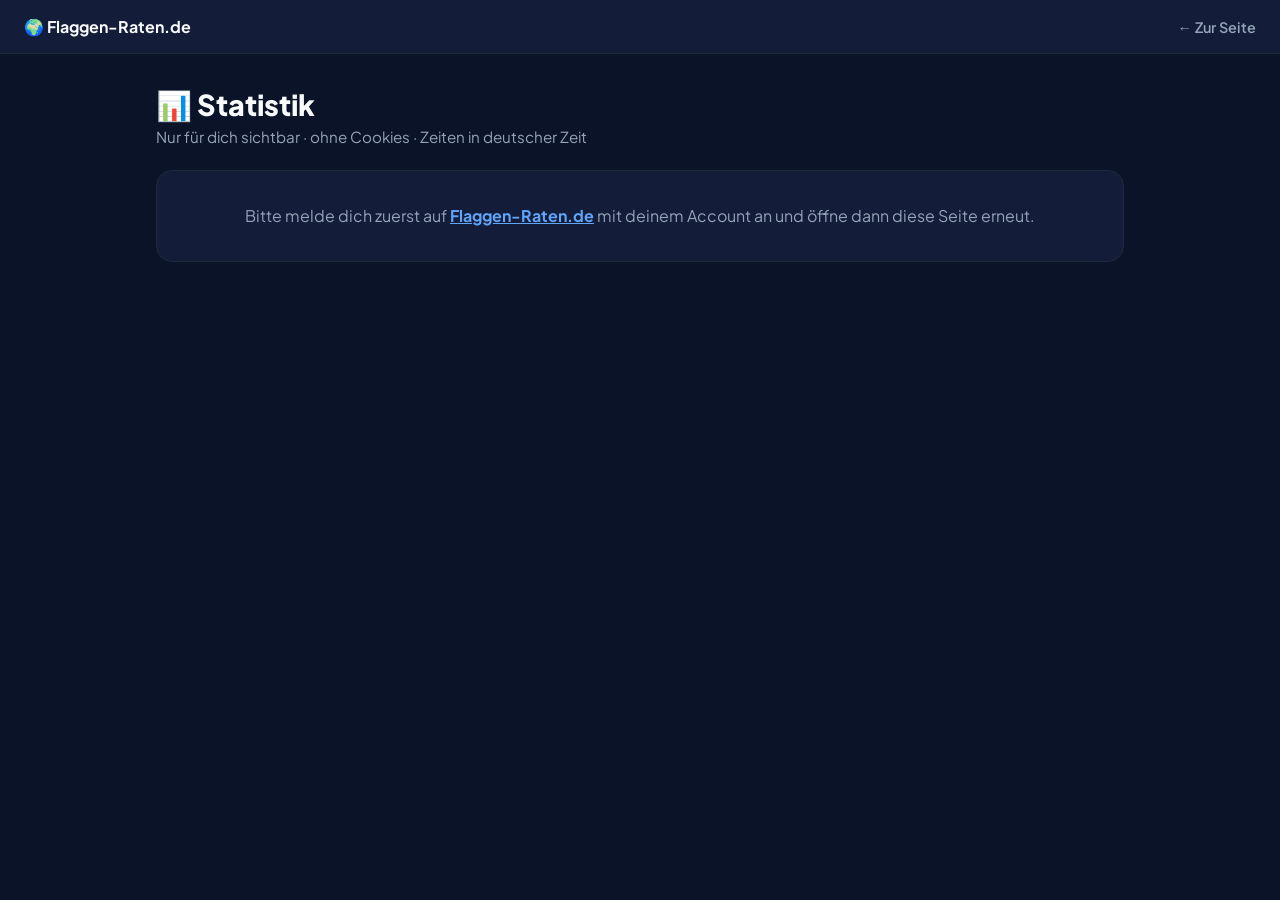
==== statistik.html @ 3800d230 "Add files via upload" ====
<!DOCTYPE html>
<html lang="de">
<head>
    <meta charset="UTF-8">
    <meta name="viewport" content="width=device-width, initial-scale=1.0">
    <title>Statistik – Flaggen-Raten.de</title>
    <meta name="robots" content="noindex, nofollow">
    <link rel="icon" href="/favicon.svg" type="image/svg+xml">
    <script>
        (function () {
            try {
                var s = JSON.parse(localStorage.getItem('flaggen_settings') || '{}');
                var t = s.theme || 'dark';
                if (t === 'auto') t = window.matchMedia('(prefers-color-scheme: light)').matches ? 'light' : 'dark';
                document.documentElement.setAttribute('data-theme', t);
            } catch (e) {}
        })();
    </script>
    <link rel="stylesheet" href="/fonts/fonts.css">
    <style>
        :root {
            --bg: #0b1329;
            --card: #131c38;
            --border: #1e293b;
            --text: #f8fafc;
            --muted: #94a3b8;
            --grid: #1e293b;
            --bar: #3b82f6;
            --bar-hover: #60a5fa;
            --radius: 16px;
        }
        [data-theme="light"] {
            --bg: #f1f5f9;
            --card: #ffffff;
            --border: #e2e8f0;
            --text: #0f172a;
            --muted: #64748b;
            --grid: #e2e8f0;
            --bar: #2563eb;
            --bar-hover: #1d4ed8;
        }
        * { box-sizing: border-box; margin: 0; padding: 0; }
        body {
            background: var(--bg);
            color: var(--text);
            font-family: 'Plus Jakarta Sans', Arial, sans-serif;
            min-height: 100vh;
        }
        header {
            display: flex;
            align-items: center;
            justify-content: space-between;
            padding: 1rem 1.5rem;
            border-bottom: 1px solid var(--border);
            background: var(--card);
        }
        header a {
            color: var(--text);
            text-decoration: none;
            font-weight: 700;
        }
        header .back {
            color: var(--muted);
            font-size: 0.9rem;
            font-weight: 600;
        }
        main {
            max-width: 1000px;
            margin: 0 auto;
            padding: 2rem 1rem 3rem;
        }
        h1 {
            font-size: 1.8rem;
            font-weight: 800;
            margin-bottom: 0.25rem;
        }
        .sub {
            color: var(--muted);
            margin-bottom: 1.5rem;
            font-size: 0.95rem;
        }
        .notice {
            background: var(--card);
            border: 1px solid var(--border);
            border-radius: var(--radius);
            padding: 2rem;
            text-align: center;
            color: var(--muted);
            line-height: 1.6;
        }
        .notice a { color: var(--bar-hover); font-weight: 700; }
        .filters {
            display: flex;
            gap: 0.4rem;
            flex-wrap: wrap;
            margin-bottom: 1.5rem;
        }
        .filters button {
            background: var(--card);
            border: 1px solid var(--border);
            color: var(--muted);
            font-family: inherit;
            font-weight: 700;
            font-size: 0.875rem;
            padding: 0.5rem 0.9rem;
            border-radius: 999px;
            cursor: pointer;
        }
        .filters button.active {
            background: var(--bar);
            border-color: var(--bar);
            color: #fff;
        }
        .tiles {
            display: grid;
            grid-template-columns: repeat(auto-fit, minmax(150px, 1fr));
            gap: 0.75rem;
            margin-bottom: 1.5rem;
        }
        .tile {
            background: var(--card);
            border: 1px solid var(--border);
            border-radius: var(--radius);
            padding: 1rem 1.1rem;
        }
        .tile .label {
            color: var(--muted);
            font-size: 0.8rem;
            font-weight: 600;
        }
        .tile .value {
            font-size: 1.7rem;
            font-weight: 800;
            margin-top: 0.25rem;
            font-variant-numeric: tabular-nums;
        }
        .tile .hint {
            color: var(--muted);
            font-size: 0.75rem;
            margin-top: 0.15rem;
        }
        .grid2 {
            display: grid;
            grid-template-columns: repeat(auto-fit, minmax(300px, 1fr));
            gap: 0.75rem;
        }
        .card {
            background: var(--card);
            border: 1px solid var(--border);
            border-radius: var(--radius);
            padding: 1.1rem 1.1rem 0.9rem;
            margin-bottom: 0.75rem;
            position: relative;
        }
        .card h2 {
            font-size: 1rem;
            font-weight: 700;
            margin-bottom: 0.15rem;
        }
        .card .card-sub {
            color: var(--muted);
            font-size: 0.8rem;
            margin-bottom: 0.75rem;
        }
        .chart svg {
            display: block;
            width: 100%;
            height: auto;
            overflow: visible;
        }
        .chart text {
            fill: var(--muted);
            font-size: 11px;
            font-family: inherit;
        }
        .chart .gridline { stroke: var(--grid); stroke-width: 1; }
        .chart .bar { fill: var(--bar); }
        .chart .hit:hover + .bar,
        .chart .bar.hover { fill: var(--bar-hover); }
        .chart .hit { fill: transparent; cursor: default; }
        .chart .val { fill: var(--text); font-weight: 700; font-size: 12px; }
        .chart .empty { fill: var(--muted); font-size: 13px; }
        .tooltip {
            position: fixed;
            pointer-events: none;
            background: var(--text);
            color: var(--bg);
            padding: 0.4rem 0.6rem;
            border-radius: 8px;
            font-size: 0.8rem;
            font-weight: 600;
            white-space: nowrap;
            transform: translate(-50%, calc(-100% - 10px));
            opacity: 0;
            transition: opacity 0.1s;
            z-index: 10;
        }
        details {
            margin-top: 0.5rem;
            color: var(--muted);
            font-size: 0.85rem;
        }
        details summary { cursor: pointer; font-weight: 600; }
        table {
            width: 100%;
            border-collapse: collapse;
            margin-top: 0.5rem;
            font-variant-numeric: tabular-nums;
        }
        th, td {
            text-align: left;
            padding: 0.35rem 0.4rem;
            border-bottom: 1px solid var(--border);
        }
        th { color: var(--text); }
        td:not(:first-child), th:not(:first-child) { text-align: right; }
        .foot {
            color: var(--muted);
            font-size: 0.8rem;
            margin-top: 1rem;
            line-height: 1.6;
        }
    </style>
</head>
<body>
    <header>
        <a href="/">🌍 Flaggen-Raten.de</a>
        <a class="back" href="/">← Zur Seite</a>
    </header>

    <main>
        <h1>📊 Statistik</h1>
        <p class="sub">Nur für dich sichtbar · ohne Cookies · Zeiten in deutscher Zeit</p>

        <div id="status" class="notice">Statistik wird geladen …</div>

        <div id="dashboard" style="display: none;">
            <div class="filters" id="filters">
                <button data-range="7">7 Tage</button>
                <button data-range="30" class="active">30 Tage</button>
                <button data-range="365">12 Monate</button>
                <button data-range="all">Alles</button>
            </div>

            <div class="tiles">
                <div class="tile"><div class="label">Besuche</div><div class="value" id="t-visits">0</div><div class="hint" id="t-visits-hint"></div></div>
                <div class="tile"><div class="label">Ø Verweildauer</div><div class="value" id="t-duration">–</div><div class="hint">pro Besuch</div></div>
                <div class="tile"><div class="label">Gespielte Runden</div><div class="value" id="t-games">0</div><div class="hint" id="t-games-hint"></div></div>
                <div class="tile"><div class="label">Neue Accounts</div><div class="value" id="t-signups">0</div><div class="hint" id="t-users-total"></div></div>
                <div class="tile"><div class="label">Handy</div><div class="value" id="t-mobile">–</div><div class="hint" id="t-desktop"></div></div>
            </div>

            <div class="card">
                <h2>Besuche</h2>
                <p class="card-sub" id="visits-sub">pro Tag</p>
                <div class="chart" id="chart-visits"></div>
                <details>
                    <summary>Als Tabelle anzeigen</summary>
                    <table id="table-visits"></table>
                </details>
            </div>

            <div class="card">
                <h2>Gespielte Runden</h2>
                <p class="card-sub" id="games-sub">pro Tag</p>
                <div class="chart" id="chart-games"></div>
            </div>

            <div class="grid2">
                <div class="card">
                    <h2>Runden nach Modus</h2>
                    <p class="card-sub">im gewählten Zeitraum</p>
                    <div class="chart" id="chart-modes"></div>
                </div>
                <div class="card">
                    <h2>Runden nach Level</h2>
                    <p class="card-sub">Klassisch, Umgedreht und Karte zusammen</p>
                    <div class="chart" id="chart-levels"></div>
                </div>
            </div>

            <p class="foot">
                Gezählt werden Besuche (Seitenaufrufe), keine einzelnen Personen. Verweildauer = Zeit, in der die Seite sichtbar geöffnet war.
                Testaufrufe vom eigenen PC (Live Server) werden nicht gezählt.
                <span id="first-day"></span>
            </p>
        </div>
    </main>

    <div class="tooltip" id="tooltip"></div>

    <script src="/lib/supabase.js"></script>
    <script src="/supabase-config.js"></script>
    <script>
    (function () {
        const $ = (id) => document.getElementById(id);
        const MODI = {
            'flag-to-name': 'Klassisch',
            'name-to-flag': 'Umgedreht',
            'map-mode': 'Karte',
            'time-attack': 'Time Attack',
            'endless': 'Endless'
        };
        const MONATE = ['Jan', 'Feb', 'Mär', 'Apr', 'Mai', 'Jun', 'Jul', 'Aug', 'Sep', 'Okt', 'Nov', 'Dez'];
        const zahl = (n) => Number(n || 0).toLocaleString('de-DE');

        function status(html) {
            $('status').innerHTML = html;
            $('status').style.display = 'block';
            $('dashboard').style.display = 'none';
        }

        // ---------- Datum-Helfer ----------
        function iso(d) {
            const y = d.getFullYear();
            const m = String(d.getMonth() + 1).padStart(2, '0');
            const t = String(d.getDate()).padStart(2, '0');
            return `${y}-${m}-${t}`;
        }
        function addDays(d, n) {
            const x = new Date(d);
            x.setDate(x.getDate() + n);
            return x;
        }
        function dauerText(sek) {
            if (!sek) return '–';
            const s = Math.round(sek);
            if (s < 60) return `${s} s`;
            const m = Math.floor(s / 60);
            const r = s % 60;
            return m < 60 ? `${m}:${String(r).padStart(2, '0')} min` : `${Math.floor(m / 60)} h ${m % 60} min`;
        }

        // ---------- Tooltip ----------
        const tip = $('tooltip');
        function zeigeTip(e, text) {
            tip.textContent = text;
            tip.style.left = e.clientX + 'px';
            tip.style.top = e.clientY + 'px';
            tip.style.opacity = '1';
        }
        function versteckeTip() { tip.style.opacity = '0'; }

        // ---------- Säulendiagramm (eine Reihe) ----------
        function saeulen(container, punkte, einheit) {
            // Breite = echte Breite des Kastens, damit die Schrift überall gleich groß bleibt
            const W = Math.max(280, Math.round(container.clientWidth || 640)), H = 220, L = 38, R = 6, T = 10, B = 26;
            const max = Math.max(1, ...punkte.map(p => p.value));
            // "schöne" Achsen-Schritte (1, 2, 2.5, 5, 10 …), damit die Zahlen glatt sind
            const roh = max / 4;
            const mag = Math.pow(10, Math.floor(Math.log10(roh)));
            const schritt = Math.max(1, [1, 2, 2.5, 5, 10].map(f => f * mag).find(x => x >= roh));
            const top = Math.ceil(schritt) * 4;
            const n = punkte.length;
            const breite = (W - L - R) / n;
            const balken = Math.max(2, Math.min(28, breite - 2));
            let svg = `<svg viewBox="0 0 ${W} ${H}" role="img" aria-label="${einheit}">`;

            for (let i = 0; i <= 4; i++) {
                const y = T + (H - T - B) * (1 - i / 4);
                svg += `<line class="gridline" x1="${L}" x2="${W - R}" y1="${y}" y2="${y}"/>`;
                svg += `<text x="${L - 6}" y="${y + 4}" text-anchor="end">${zahl(Math.round(top * i / 4))}</text>`;
            }

            const jedes = Math.ceil(n / Math.max(4, Math.floor(W / 64))); // Beschriftungen passend zur Breite
            punkte.forEach((p, i) => {
                const x = L + i * breite + (breite - balken) / 2;
                const h = (H - T - B) * (p.value / top);
                const y = H - B - h;
                const r = Math.min(4, balken / 2, h);
                // Hit-Fläche über die ganze Spalte
                svg += `<rect class="hit" data-i="${i}" x="${L + i * breite}" y="${T}" width="${breite}" height="${H - T - B}"/>`;
                if (p.value > 0) {
                    // oben abgerundet, unten gerade an der Grundlinie
                    svg += `<path class="bar" data-i="${i}" d="M${x},${H - B} V${y + r} Q${x},${y} ${x + r},${y} H${x + balken - r} Q${x + balken},${y} ${x + balken},${y + r} V${H - B} Z"/>`;
                }
                if (i % jedes === 0 || i === n - 1) {
                    svg += `<text x="${x + balken / 2}" y="${H - 8}" text-anchor="middle">${p.short}</text>`;
                }
            });
            svg += '</svg>';
            container.innerHTML = svg;

            const bars = container.querySelectorAll('.bar');
            container.querySelectorAll('.hit').forEach(hit => {
                const i = +hit.dataset.i;
                hit.addEventListener('mousemove', (e) => {
                    bars.forEach(b => b.classList.toggle('hover', +b.dataset.i === i));
                    zeigeTip(e, `${punkte[i].long}: ${zahl(punkte[i].value)} ${einheit}`);
                });
                hit.addEventListener('mouseleave', () => {
                    bars.forEach(b => b.classList.remove('hover'));
                    versteckeTip();
                });
            });
        }

        // ---------- Waagerechte Balken ----------
        function waagerecht(container, punkte) {
            const max = Math.max(1, ...punkte.map(p => p.value));
            const W = Math.max(280, Math.round(container.clientWidth || 420)), zeile = 34, L = 92, R = 44;
            const H = punkte.length * zeile;
            let svg = `<svg viewBox="0 0 ${W} ${H}" role="img">`;
            punkte.forEach((p, i) => {
                const y = i * zeile + 8;
                const w = Math.max(p.value > 0 ? 4 : 0, (W - L - R) * p.value / max);
                svg += `<text x="${L - 8}" y="${y + 13}" text-anchor="end">${p.label}</text>`;
                svg += `<rect class="hit" data-i="${i}" x="0" y="${i * zeile}" width="${W}" height="${zeile}"/>`;
                if (w > 0) {
                    const r = Math.min(4, w);
                    svg += `<path class="bar" data-i="${i}" d="M${L},${y} H${L + w - r} Q${L + w},${y} ${L + w},${y + r} V${y + 18 - r} Q${L + w},${y + 18} ${L + w - r},${y + 18} H${L} Z"/>`;
                }
                svg += `<text class="val" x="${L + w + 6}" y="${y + 13}">${zahl(p.value)}</text>`;
            });
            svg += '</svg>';
            container.innerHTML = svg;

            const bars = container.querySelectorAll('.bar');
            container.querySelectorAll('.hit').forEach(hit => {
                const i = +hit.dataset.i;
                hit.addEventListener('mousemove', (e) => {
                    bars.forEach(b => b.classList.toggle('hover', +b.dataset.i === i));
                    zeigeTip(e, `${punkte[i].label}: ${zahl(punkte[i].value)} Runden`);
                });
                hit.addEventListener('mouseleave', () => {
                    bars.forEach(b => b.classList.remove('hover'));
                    versteckeTip();
                });
            });
        }

        // ---------- Daten in Tage bzw. Monate einteilen ----------
        function zeitreihe(von, bis, nachMonat, werte) {
            const punkte = [];
            if (nachMonat) {
                let d = new Date(von.getFullYear(), von.getMonth(), 1);
                while (d <= bis) {
                    const key = iso(d).slice(0, 7);
                    punkte.push({ key, short: MONATE[d.getMonth()], long: `${MONATE[d.getMonth()]} ${d.getFullYear()}`, value: 0 });
                    d = new Date(d.getFullYear(), d.getMonth() + 1, 1);
                }
                const map = Object.fromEntries(punkte.map(p => [p.key, p]));
                werte.forEach(w => { const p = map[w.day.slice(0, 7)]; if (p) p.value += w.value; });
            } else {
                for (let d = new Date(von); d <= bis; d = addDays(d, 1)) {
                    punkte.push({ key: iso(d), short: `${d.getDate()}.${d.getMonth() + 1}.`, long: d.toLocaleDateString('de-DE'), value: 0 });
                }
                const map = Object.fromEntries(punkte.map(p => [p.key, p]));
                werte.forEach(w => { const p = map[w.day]; if (p) p.value += w.value; });
            }
            return punkte;
        }

        // ---------- Laden & Anzeigen ----------
        const cfg = window.SUPABASE_CONFIG || {};
        if (!window.supabase || !cfg.url) {
            status('Die Verbindung zur Datenbank ist nicht eingerichtet.');
            return;
        }
        const sb = window.supabase.createClient(cfg.url, cfg.anonKey, {
            auth: { persistSession: true, autoRefreshToken: true, detectSessionInUrl: false }
        });

        let firstDay = null;

        async function anzeigen(range) {
            const heute = new Date();
            heute.setHours(0, 0, 0, 0);
            let von;
            if (range === 'all') {
                von = firstDay ? new Date(firstDay + 'T00:00:00') : addDays(heute, -29);
            } else {
                von = addDays(heute, -(parseInt(range, 10) - 1));
            }
            const nachMonat = range === '365' || (range === 'all' && (heute - von) / 86400000 > 62);

            const { data, error } = await sb.rpc('get_stats', { p_from: iso(von), p_to: iso(heute) });
            if (error) {
                status('Die Statistik konnte nicht geladen werden: ' + (error.message || 'unbekannter Fehler'));
                return;
            }
            firstDay = data.first_day || firstDay;
            $('status').style.display = 'none';
            $('dashboard').style.display = 'block';

            const daily = data.daily || [];
            const visits = daily.reduce((s, d) => s + d.visits, 0);
            const sek = daily.reduce((s, d) => s + Number(d.total_seconds), 0);
            const samples = daily.reduce((s, d) => s + d.duration_samples, 0);
            const mobile = daily.reduce((s, d) => s + d.mobile, 0);
            const desktop = daily.reduce((s, d) => s + d.desktop, 0);
            const games = (data.games || []).reduce((s, g) => s + g.plays, 0);
            const signups = (data.signups || []).reduce((s, d) => s + d.count, 0);
            const tage = Math.max(1, Math.round((heute - von) / 86400000) + 1);

            $('t-visits').textContent = zahl(visits);
            $('t-visits-hint').textContent = `Ø ${zahl(Math.round(visits / tage * 10) / 10)} pro Tag`;
            $('t-duration').textContent = samples ? dauerText(sek / samples) : '–';
            $('t-games').textContent = zahl(games);
            $('t-games-hint').textContent = visits ? `${zahl(Math.round(games / visits * 10) / 10)} pro Besuch` : '';
            $('t-signups').textContent = zahl(signups);
            $('t-users-total').textContent = `${zahl(data.users_total)} insgesamt · ${zahl(data.ranked_total)} in der Rangliste`;
            const geraete = mobile + desktop;
            $('t-mobile').textContent = geraete ? `${Math.round(mobile / geraete * 100)} %` : '–';
            $('t-desktop').textContent = geraete ? `PC: ${Math.round(desktop / geraete * 100)} %` : '';

            const einheit = nachMonat ? 'pro Monat' : 'pro Tag';
            $('visits-sub').textContent = einheit;
            $('games-sub').textContent = einheit;

            const besuchePunkte = zeitreihe(von, heute, nachMonat, daily.map(d => ({ day: d.day, value: d.visits })));
            saeulen($('chart-visits'), besuchePunkte, 'Besuche');
            saeulen($('chart-games'), zeitreihe(von, heute, nachMonat, (data.games_daily || []).map(d => ({ day: d.day, value: d.plays }))), 'Runden');

            // Tabelle
            let tab = `<tr><th>${nachMonat ? 'Monat' : 'Tag'}</th><th>Besuche</th></tr>`;
            besuchePunkte.slice().reverse().forEach(p => { tab += `<tr><td>${p.long}</td><td>${zahl(p.value)}</td></tr>`; });
            $('table-visits').innerHTML = tab;

            // Modi
            const proModus = Object.keys(MODI).map(m => ({
                label: MODI[m],
                value: (data.games || []).filter(g => g.mode === m).reduce((s, g) => s + g.plays, 0)
            }));
            waagerecht($('chart-modes'), proModus);

            // Level
            const proLevel = [1, 2, 3, 4, 5].map(l => ({
                label: `Level ${l}`,
                value: (data.games || []).filter(g => g.level === l).reduce((s, g) => s + g.plays, 0)
            }));
            waagerecht($('chart-levels'), proLevel);

            $('first-day').textContent = firstDay ? `Daten seit ${new Date(firstDay + 'T00:00:00').toLocaleDateString('de-DE')}.` : '';
        }

        let letzterBereich = '30';
        let resizeTimer = null;
        window.addEventListener('resize', () => {
            clearTimeout(resizeTimer);
            resizeTimer = setTimeout(() => {
                if ($('dashboard').style.display !== 'none') anzeigen(letzterBereich);
            }, 250);
        });

        async function start() {
            const { data: { session } } = await sb.auth.getSession();
            if (!session) {
                status('Bitte melde dich zuerst auf <a href="/">Flaggen-Raten.de</a> mit deinem Account an und öffne dann diese Seite erneut.');
                return;
            }
            const { data: istAdmin, error } = await sb.rpc('is_stats_admin');
            if (error) {
                status('Die Statistik ist noch nicht eingerichtet (SQL-Datei in Supabase ausführen).');
                return;
            }
            if (!istAdmin) {
                status('Diese Seite ist nur für den Betreiber sichtbar.');
                return;
            }

            const buttons = document.querySelectorAll('#filters button');
            buttons.forEach(b => b.addEventListener('click', () => {
                buttons.forEach(x => x.classList.toggle('active', x === b));
                letzterBereich = b.dataset.range;
                anzeigen(b.dataset.range);
            }));
            anzeigen('30');
        }

        start();
    })();
    </script>
</body>
</html>
---- fonts/fonts.css ----
/* Plus Jakarta Sans – lokal eingebunden (SIL Open Font License 1.1, siehe OFL-Lizenz.txt) */
@font-face {
    font-family: 'Plus Jakarta Sans';
    font-style: normal;
    font-display: swap;
    font-weight: 200 800;
    src: url('plus-jakarta-sans-latin-ext-wght-normal.woff2') format('woff2-variations');
    unicode-range: U+0100-02BA,U+02BD-02C5,U+02C7-02CC,U+02CE-02D7,U+02DD-02FF,U+0304,U+0308,U+0329,U+1D00-1DBF,U+1E00-1E9F,U+1EF2-1EFF,U+2020,U+20A0-20AB,U+20AD-20C0,U+2113,U+2C60-2C7F,U+A720-A7FF;
}

@font-face {
    font-family: 'Plus Jakarta Sans';
    font-style: normal;
    font-display: swap;
    font-weight: 200 800;
    src: url('plus-jakarta-sans-latin-wght-normal.woff2') format('woff2-variations');
    unicode-range: U+0000-00FF,U+0131,U+0152-0153,U+02BB-02BC,U+02C6,U+02DA,U+02DC,U+0304,U+0308,U+0329,U+2000-206F,U+20AC,U+2122,U+2191,U+2193,U+2212,U+2215,U+FEFF,U+FFFD;
}
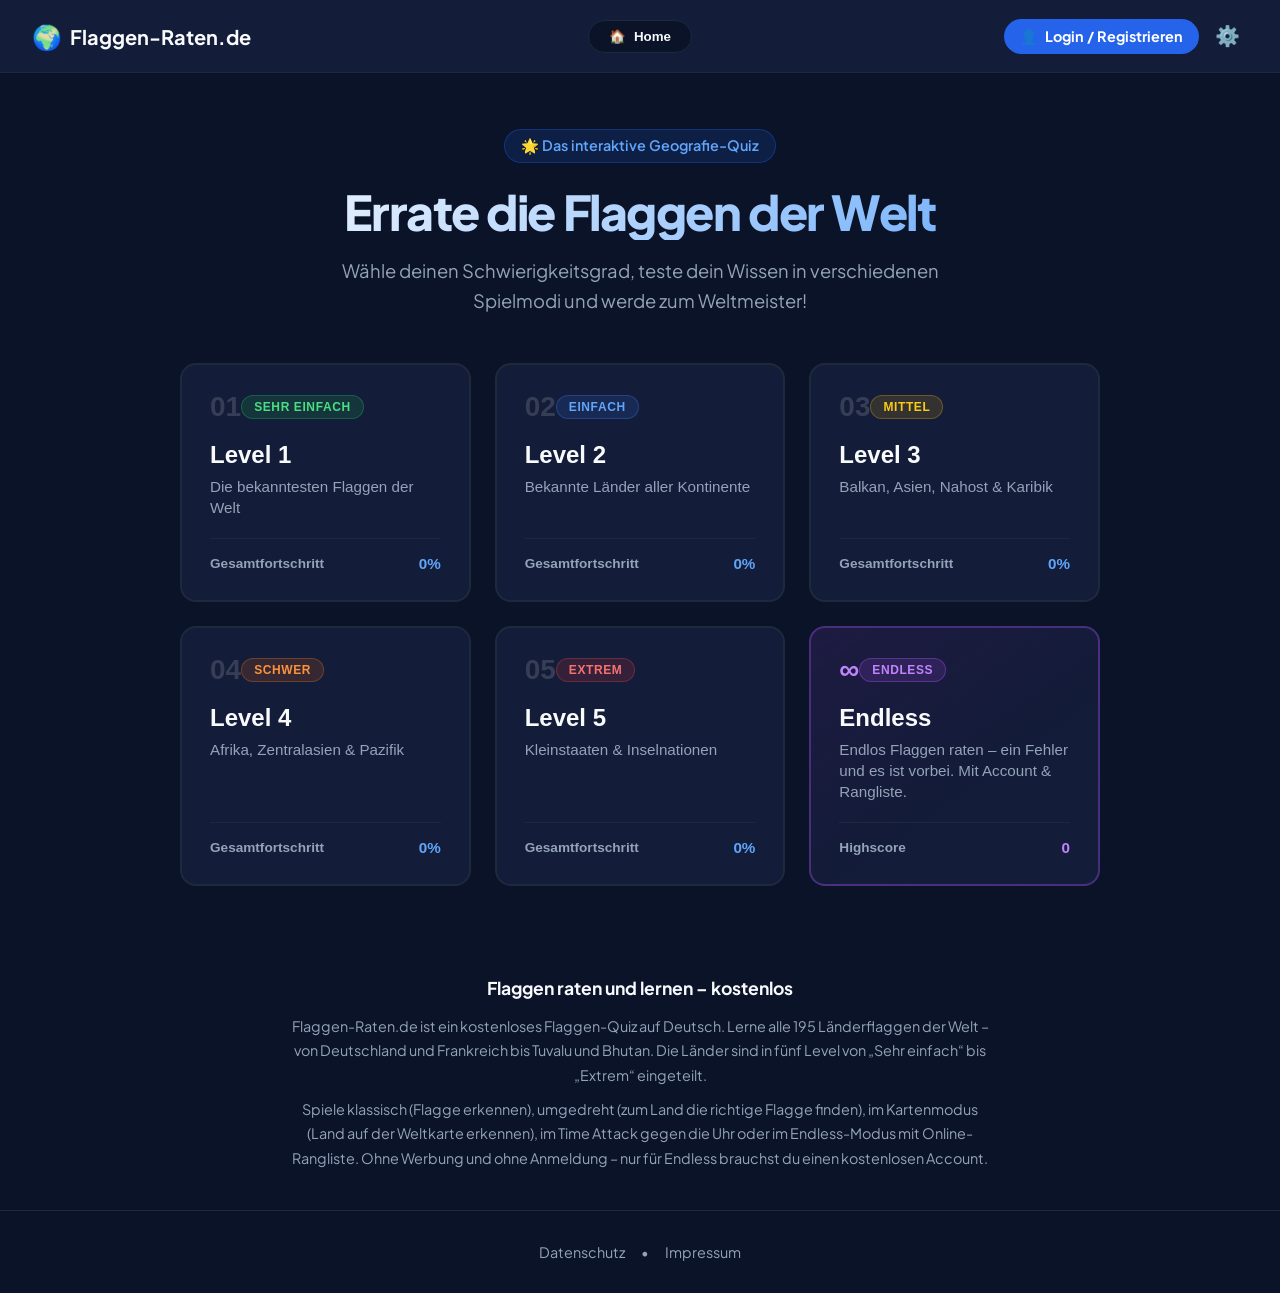
==== commit 44ec1562: "Add files via upload" ====
--- a/statistik.html
+++ b/statistik.html
@@ -21,25 +21,36 @@
         :root {
             --bg: #0b1329;
             --card: #131c38;
+            --card-2: #0f1730;
             --border: #1e293b;
             --text: #f8fafc;
             --muted: #94a3b8;
             --grid: #1e293b;
             --bar: #3b82f6;
             --bar-hover: #60a5fa;
+            --bar-2: #a855f7;
+            --up: #4ade80;
+            --down: #f87171;
             --radius: 16px;
         }
         [data-theme="light"] {
             --bg: #f1f5f9;
             --card: #ffffff;
+            --card-2: #f8fafc;
             --border: #e2e8f0;
             --text: #0f172a;
             --muted: #64748b;
             --grid: #e2e8f0;
             --bar: #2563eb;
             --bar-hover: #1d4ed8;
+            --bar-2: #9333ea;
+            --up: #16a34a;
+            --down: #dc2626;
         }
         * { box-sizing: border-box; margin: 0; padding: 0; }
+        /* Seite bleibt unsichtbar, bis feststeht, dass du Admin bist */
+        body { visibility: hidden; }
+        body.ok { visibility: visible; }
         body {
             background: var(--bg);
             color: var(--text);
@@ -50,9 +61,12 @@
             display: flex;
             align-items: center;
             justify-content: space-between;
-            padding: 1rem 1.5rem;
+            padding: 0.9rem 1.5rem;
             border-bottom: 1px solid var(--border);
             background: var(--card);
+            position: sticky;
+            top: 0;
+            z-index: 5;
         }
         header a {
             color: var(--text);
@@ -65,57 +79,84 @@
             font-weight: 600;
         }
         main {
-            max-width: 1000px;
+            max-width: 1040px;
             margin: 0 auto;
-            padding: 2rem 1rem 3rem;
+            padding: 1.75rem 1rem 3rem;
+        }
+        .top {
+            display: flex;
+            align-items: flex-end;
+            justify-content: space-between;
+            gap: 1rem;
+            flex-wrap: wrap;
+            margin-bottom: 1.25rem;
         }
         h1 {
-            font-size: 1.8rem;
+            font-size: 1.7rem;
             font-weight: 800;
-            margin-bottom: 0.25rem;
-        }
-        .sub {
-            color: var(--muted);
-            margin-bottom: 1.5rem;
+        }
+        .range-label {
+            color: var(--muted);
             font-size: 0.95rem;
-        }
-        .notice {
+            margin-top: 0.2rem;
+        }
+        .refresh {
+            display: flex;
+            align-items: center;
+            gap: 0.5rem;
+            color: var(--muted);
+            font-size: 0.8rem;
+        }
+        .refresh button {
             background: var(--card);
             border: 1px solid var(--border);
-            border-radius: var(--radius);
-            padding: 2rem;
-            text-align: center;
-            color: var(--muted);
-            line-height: 1.6;
-        }
-        .notice a { color: var(--bar-hover); font-weight: 700; }
+            color: var(--text);
+            border-radius: 999px;
+            padding: 0.4rem 0.8rem;
+            font-family: inherit;
+            font-weight: 700;
+            font-size: 0.8rem;
+            cursor: pointer;
+        }
         .filters {
             display: flex;
             gap: 0.4rem;
             flex-wrap: wrap;
             margin-bottom: 1.5rem;
-        }
-        .filters button {
             background: var(--card);
             border: 1px solid var(--border);
+            border-radius: 999px;
+            padding: 4px;
+            width: fit-content;
+            max-width: 100%;
+        }
+        .filters button {
+            background: none;
+            border: none;
             color: var(--muted);
             font-family: inherit;
             font-weight: 700;
             font-size: 0.875rem;
-            padding: 0.5rem 0.9rem;
+            padding: 0.5rem 1rem;
             border-radius: 999px;
             cursor: pointer;
         }
         .filters button.active {
             background: var(--bar);
-            border-color: var(--bar);
             color: #fff;
+        }
+        .section-title {
+            font-size: 0.8rem;
+            font-weight: 800;
+            letter-spacing: 0.06em;
+            text-transform: uppercase;
+            color: var(--muted);
+            margin: 1.75rem 0 0.75rem;
         }
         .tiles {
             display: grid;
-            grid-template-columns: repeat(auto-fit, minmax(150px, 1fr));
+            grid-template-columns: repeat(auto-fit, minmax(170px, 1fr));
             gap: 0.75rem;
-            margin-bottom: 1.5rem;
         }
         .tile {
             background: var(--card);
@@ -129,16 +170,20 @@
             font-weight: 600;
         }
         .tile .value {
-            font-size: 1.7rem;
+            font-size: 1.8rem;
             font-weight: 800;
-            margin-top: 0.25rem;
+            margin-top: 0.2rem;
             font-variant-numeric: tabular-nums;
         }
-        .tile .hint {
-            color: var(--muted);
-            font-size: 0.75rem;
+        .tile .delta {
+            font-size: 0.78rem;
+            font-weight: 700;
             margin-top: 0.15rem;
-        }
+            color: var(--muted);
+        }
+        .delta.up { color: var(--up); }
+        .delta.down { color: var(--down); }
+        .delta .vs { font-weight: 500; color: var(--muted); }
         .grid2 {
             display: grid;
             grid-template-columns: repeat(auto-fit, minmax(300px, 1fr));
@@ -150,17 +195,29 @@
             border-radius: var(--radius);
             padding: 1.1rem 1.1rem 0.9rem;
             margin-bottom: 0.75rem;
-            position: relative;
+        }
+        .card-head {
+            display: flex;
+            justify-content: space-between;
+            align-items: baseline;
+            gap: 0.5rem;
+            margin-bottom: 0.75rem;
         }
         .card h2 {
             font-size: 1rem;
             font-weight: 700;
-            margin-bottom: 0.15rem;
         }
         .card .card-sub {
             color: var(--muted);
             font-size: 0.8rem;
-            margin-bottom: 0.75rem;
+        }
+        .card .big {
+            font-size: 0.85rem;
+            color: var(--muted);
+        }
+        .card .big strong {
+            color: var(--text);
+            font-size: 1rem;
         }
         .chart svg {
             display: block;
@@ -175,11 +232,41 @@
         }
         .chart .gridline { stroke: var(--grid); stroke-width: 1; }
         .chart .bar { fill: var(--bar); }
-        .chart .hit:hover + .bar,
+        .chart.violett .bar { fill: var(--bar-2); }
         .chart .bar.hover { fill: var(--bar-hover); }
-        .chart .hit { fill: transparent; cursor: default; }
+        .chart.violett .bar.hover { opacity: 0.8; }
+        .chart .hit { fill: transparent; }
         .chart .val { fill: var(--text); font-weight: 700; font-size: 12px; }
-        .chart .empty { fill: var(--muted); font-size: 13px; }
+        .chart .pct { fill: var(--muted); font-size: 11px; }
+        .empty-note {
+            color: var(--muted);
+            font-size: 0.85rem;
+            text-align: center;
+            padding: 1.5rem 0;
+        }
+        /* Geräte-Balken */
+        .split {
+            display: flex;
+            height: 14px;
+            border-radius: 999px;
+            overflow: hidden;
+            gap: 2px;
+            background: var(--grid);
+            margin: 0.4rem 0 0.8rem;
+        }
+        .split div { height: 100%; }
+        .split .m { background: var(--bar); }
+        .split .d { background: var(--bar-2); }
+        .legend {
+            display: flex;
+            gap: 1.25rem;
+            flex-wrap: wrap;
+            font-size: 0.85rem;
+            color: var(--muted);
+        }
+        .legend span { display: inline-flex; align-items: center; gap: 0.4rem; }
+        .legend i { width: 10px; height: 10px; border-radius: 3px; display: inline-block; }
+        .legend strong { color: var(--text); }
         .tooltip {
             position: fixed;
             pointer-events: none;
@@ -196,7 +283,7 @@
             z-index: 10;
         }
         details {
-            margin-top: 0.5rem;
+            margin-top: 0.4rem;
             color: var(--muted);
             font-size: 0.85rem;
         }
@@ -217,8 +304,13 @@
         .foot {
             color: var(--muted);
             font-size: 0.8rem;
-            margin-top: 1rem;
+            margin-top: 1.25rem;
             line-height: 1.6;
+        }
+        @media (max-width: 520px) {
+            .filters { display: grid; grid-template-columns: repeat(5, 1fr); width: 100%; border-radius: 14px; }
+            .filters button { padding: 0.5rem 0.2rem; font-size: 0.75rem; white-space: nowrap; }
+            .tile .value { font-size: 1.5rem; }
         }
     </style>
 </head>
@@ -229,62 +321,84 @@
     </header>
 
     <main>
-        <h1>📊 Statistik</h1>
-        <p class="sub">Nur für dich sichtbar · ohne Cookies · Zeiten in deutscher Zeit</p>
-
-        <div id="status" class="notice">Statistik wird geladen …</div>
-
-        <div id="dashboard" style="display: none;">
-            <div class="filters" id="filters">
-                <button data-range="7">7 Tage</button>
-                <button data-range="30" class="active">30 Tage</button>
-                <button data-range="365">12 Monate</button>
-                <button data-range="all">Alles</button>
+        <div class="top">
+            <div>
+                <h1>📊 Statistik</h1>
+                <p class="range-label" id="range-label"></p>
             </div>
-
-            <div class="tiles">
-                <div class="tile"><div class="label">Besuche</div><div class="value" id="t-visits">0</div><div class="hint" id="t-visits-hint"></div></div>
-                <div class="tile"><div class="label">Ø Verweildauer</div><div class="value" id="t-duration">–</div><div class="hint">pro Besuch</div></div>
-                <div class="tile"><div class="label">Gespielte Runden</div><div class="value" id="t-games">0</div><div class="hint" id="t-games-hint"></div></div>
-                <div class="tile"><div class="label">Neue Accounts</div><div class="value" id="t-signups">0</div><div class="hint" id="t-users-total"></div></div>
-                <div class="tile"><div class="label">Handy</div><div class="value" id="t-mobile">–</div><div class="hint" id="t-desktop"></div></div>
+            <div class="refresh">
+                <span id="updated"></span>
+                <button id="btn-refresh">⟳ Aktualisieren</button>
             </div>
-
+        </div>
+
+        <div class="filters" id="filters">
+            <button data-range="today" class="active">Heute</button>
+            <button data-range="7">7 Tage</button>
+            <button data-range="30">30 Tage</button>
+            <button data-range="365">12 Monate</button>
+            <button data-range="all">Gesamt</button>
+        </div>
+
+        <!-- Überblick -->
+        <div class="tiles">
+            <div class="tile"><div class="label">👀 Besuche</div><div class="value" id="k-visits">0</div><div class="delta" id="d-visits"></div></div>
+            <div class="tile"><div class="label">⏱️ Ø Verweildauer</div><div class="value" id="k-duration">–</div><div class="delta" id="d-duration"></div></div>
+            <div class="tile"><div class="label">🎮 Gespielte Runden</div><div class="value" id="k-games">0</div><div class="delta" id="d-games"></div></div>
+            <div class="tile"><div class="label">👤 Neue Accounts</div><div class="value" id="k-signups">0</div><div class="delta" id="d-signups"></div></div>
+            <div class="tile"><div class="label">🏆 Accounts gesamt</div><div class="value" id="k-users">0</div><div class="delta" id="d-users"></div></div>
+        </div>
+
+        <!-- Verlauf -->
+        <p class="section-title">Verlauf</p>
+        <div class="card">
+            <div class="card-head">
+                <div><h2>Besuche</h2><p class="card-sub" id="visits-unit">pro Stunde</p></div>
+                <p class="big" id="visits-peak"></p>
+            </div>
+            <div class="chart" id="chart-visits"></div>
+            <details>
+                <summary>Als Tabelle anzeigen</summary>
+                <table id="table-visits"></table>
+            </details>
+        </div>
+        <div class="card">
+            <div class="card-head">
+                <div><h2>Gespielte Runden</h2><p class="card-sub" id="games-unit">pro Stunde</p></div>
+                <p class="big" id="games-peak"></p>
+            </div>
+            <div class="chart violett" id="chart-games"></div>
+        </div>
+
+        <!-- Was wird gespielt -->
+        <p class="section-title">Was wird gespielt?</p>
+        <div class="grid2">
             <div class="card">
-                <h2>Besuche</h2>
-                <p class="card-sub" id="visits-sub">pro Tag</p>
-                <div class="chart" id="chart-visits"></div>
-                <details>
-                    <summary>Als Tabelle anzeigen</summary>
-                    <table id="table-visits"></table>
-                </details>
+                <div class="card-head"><div><h2>Spielmodi</h2><p class="card-sub">Anteil an allen Runden</p></div></div>
+                <div class="chart" id="chart-modes"></div>
             </div>
-
             <div class="card">
-                <h2>Gespielte Runden</h2>
-                <p class="card-sub" id="games-sub">pro Tag</p>
-                <div class="chart" id="chart-games"></div>
+                <div class="card-head"><div><h2>Level</h2><p class="card-sub">Klassisch, Umgedreht und Karte</p></div></div>
+                <div class="chart" id="chart-levels"></div>
             </div>
-
-            <div class="grid2">
-                <div class="card">
-                    <h2>Runden nach Modus</h2>
-                    <p class="card-sub">im gewählten Zeitraum</p>
-                    <div class="chart" id="chart-modes"></div>
-                </div>
-                <div class="card">
-                    <h2>Runden nach Level</h2>
-                    <p class="card-sub">Klassisch, Umgedreht und Karte zusammen</p>
-                    <div class="chart" id="chart-levels"></div>
-                </div>
+        </div>
+
+        <!-- Geräte -->
+        <p class="section-title">Geräte</p>
+        <div class="card">
+            <div class="card-head"><div><h2>Handy oder PC?</h2><p class="card-sub">Anteil der Besuche</p></div></div>
+            <div class="split" id="split"><div class="m" id="split-m"></div><div class="d" id="split-d"></div></div>
+            <div class="legend">
+                <span><i style="background: var(--bar)"></i>📱 Handy <strong id="l-mobile">–</strong></span>
+                <span><i style="background: var(--bar-2)"></i>💻 PC <strong id="l-desktop">–</strong></span>
             </div>
-
-            <p class="foot">
-                Gezählt werden Besuche (Seitenaufrufe), keine einzelnen Personen. Verweildauer = Zeit, in der die Seite sichtbar geöffnet war.
-                Testaufrufe vom eigenen PC (Live Server) werden nicht gezählt.
-                <span id="first-day"></span>
-            </p>
         </div>
+
+        <p class="foot">
+            Gezählt werden Besuche (Seitenaufrufe), keine einzelnen Personen. Verweildauer = Zeit, in der die Seite sichtbar geöffnet war.
+            Vergleich jeweils mit dem gleich langen Zeitraum davor. Testaufrufe vom eigenen PC (Live Server) werden nicht gezählt.
+            <span id="first-day"></span>
+        </p>
     </main>
 
     <div class="tooltip" id="tooltip"></div>
@@ -294,6 +408,8 @@
     <script>
     (function () {
         const $ = (id) => document.getElementById(id);
+        const zurStartseite = () => window.location.replace('/');
+
         const MODI = {
             'flag-to-name': 'Klassisch',
             'name-to-flag': 'Umgedreht',
@@ -304,31 +420,30 @@
         const MONATE = ['Jan', 'Feb', 'Mär', 'Apr', 'Mai', 'Jun', 'Jul', 'Aug', 'Sep', 'Okt', 'Nov', 'Dez'];
         const zahl = (n) => Number(n || 0).toLocaleString('de-DE');
 
-        function status(html) {
-            $('status').innerHTML = html;
-            $('status').style.display = 'block';
-            $('dashboard').style.display = 'none';
-        }
-
         // ---------- Datum-Helfer ----------
         function iso(d) {
-            const y = d.getFullYear();
-            const m = String(d.getMonth() + 1).padStart(2, '0');
-            const t = String(d.getDate()).padStart(2, '0');
-            return `${y}-${m}-${t}`;
-        }
-        function addDays(d, n) {
-            const x = new Date(d);
-            x.setDate(x.getDate() + n);
-            return x;
-        }
+            return `${d.getFullYear()}-${String(d.getMonth() + 1).padStart(2, '0')}-${String(d.getDate()).padStart(2, '0')}`;
+        }
+        function addDays(d, n) { const x = new Date(d); x.setDate(x.getDate() + n); return x; }
+        function datumKurz(d) { return d.toLocaleDateString('de-DE', { day: 'numeric', month: 'numeric', year: 'numeric' }); }
         function dauerText(sek) {
             if (!sek) return '–';
             const s = Math.round(sek);
             if (s < 60) return `${s} s`;
             const m = Math.floor(s / 60);
-            const r = s % 60;
-            return m < 60 ? `${m}:${String(r).padStart(2, '0')} min` : `${Math.floor(m / 60)} h ${m % 60} min`;
+            return m < 60 ? `${m}:${String(s % 60).padStart(2, '0')} min` : `${Math.floor(m / 60)} h ${m % 60} min`;
+        }
+
+        // ---------- Vergleich mit Vorzeitraum ----------
+        function delta(el, jetzt, vorher, text) {
+            el.className = 'delta';
+            if (vorher === null) { el.textContent = text || ''; return; }
+            if (!vorher && !jetzt) { el.innerHTML = `<span class="vs">${text}</span>`; return; }
+            if (!vorher) { el.classList.add('up'); el.innerHTML = `▲ neu <span class="vs">${text}</span>`; return; }
+            const p = Math.round((jetzt - vorher) / vorher * 100);
+            if (p > 0) el.classList.add('up');
+            if (p < 0) el.classList.add('down');
+            el.innerHTML = `${p > 0 ? '▲' : p < 0 ? '▼' : '='} ${p > 0 ? '+' : ''}${p} % <span class="vs">${text}</span>`;
         }
 
         // ---------- Tooltip ----------
@@ -340,70 +455,72 @@
             tip.style.opacity = '1';
         }
         function versteckeTip() { tip.style.opacity = '0'; }
-
-        // ---------- Säulendiagramm (eine Reihe) ----------
+        function hoverAn(container, texte) {
+            const bars = container.querySelectorAll('.bar');
+            container.querySelectorAll('.hit').forEach(hit => {
+                const i = +hit.dataset.i;
+                hit.addEventListener('mousemove', (e) => {
+                    bars.forEach(b => b.classList.toggle('hover', +b.dataset.i === i));
+                    zeigeTip(e, texte[i]);
+                });
+                hit.addEventListener('mouseleave', () => {
+                    bars.forEach(b => b.classList.remove('hover'));
+                    versteckeTip();
+                });
+            });
+        }
+
+        // ---------- Säulendiagramm ----------
         function saeulen(container, punkte, einheit) {
-            // Breite = echte Breite des Kastens, damit die Schrift überall gleich groß bleibt
-            const W = Math.max(280, Math.round(container.clientWidth || 640)), H = 220, L = 38, R = 6, T = 10, B = 26;
+            const W = Math.max(280, Math.round(container.clientWidth || 640)), H = 210, L = 38, R = 6, T = 10, B = 26;
             const max = Math.max(1, ...punkte.map(p => p.value));
-            // "schöne" Achsen-Schritte (1, 2, 2.5, 5, 10 …), damit die Zahlen glatt sind
             const roh = max / 4;
             const mag = Math.pow(10, Math.floor(Math.log10(roh)));
             const schritt = Math.max(1, [1, 2, 2.5, 5, 10].map(f => f * mag).find(x => x >= roh));
             const top = Math.ceil(schritt) * 4;
             const n = punkte.length;
             const breite = (W - L - R) / n;
-            const balken = Math.max(2, Math.min(28, breite - 2));
+            const balken = Math.max(2, Math.min(30, breite - 2));
             let svg = `<svg viewBox="0 0 ${W} ${H}" role="img" aria-label="${einheit}">`;
-
             for (let i = 0; i <= 4; i++) {
                 const y = T + (H - T - B) * (1 - i / 4);
                 svg += `<line class="gridline" x1="${L}" x2="${W - R}" y1="${y}" y2="${y}"/>`;
                 svg += `<text x="${L - 6}" y="${y + 4}" text-anchor="end">${zahl(Math.round(top * i / 4))}</text>`;
             }
-
-            const jedes = Math.ceil(n / Math.max(4, Math.floor(W / 64))); // Beschriftungen passend zur Breite
+            const jedes = Math.ceil(n / Math.max(4, Math.floor(W / 64)));
             punkte.forEach((p, i) => {
                 const x = L + i * breite + (breite - balken) / 2;
                 const h = (H - T - B) * (p.value / top);
                 const y = H - B - h;
                 const r = Math.min(4, balken / 2, h);
-                // Hit-Fläche über die ganze Spalte
                 svg += `<rect class="hit" data-i="${i}" x="${L + i * breite}" y="${T}" width="${breite}" height="${H - T - B}"/>`;
                 if (p.value > 0) {
-                    // oben abgerundet, unten gerade an der Grundlinie
                     svg += `<path class="bar" data-i="${i}" d="M${x},${H - B} V${y + r} Q${x},${y} ${x + r},${y} H${x + balken - r} Q${x + balken},${y} ${x + balken},${y + r} V${H - B} Z"/>`;
                 }
-                if (i % jedes === 0 || i === n - 1) {
+                if (i % jedes === 0) {
                     svg += `<text x="${x + balken / 2}" y="${H - 8}" text-anchor="middle">${p.short}</text>`;
                 }
             });
             svg += '</svg>';
             container.innerHTML = svg;
-
-            const bars = container.querySelectorAll('.bar');
-            container.querySelectorAll('.hit').forEach(hit => {
-                const i = +hit.dataset.i;
-                hit.addEventListener('mousemove', (e) => {
-                    bars.forEach(b => b.classList.toggle('hover', +b.dataset.i === i));
-                    zeigeTip(e, `${punkte[i].long}: ${zahl(punkte[i].value)} ${einheit}`);
-                });
-                hit.addEventListener('mouseleave', () => {
-                    bars.forEach(b => b.classList.remove('hover'));
-                    versteckeTip();
-                });
-            });
-        }
-
-        // ---------- Waagerechte Balken ----------
+            hoverAn(container, punkte.map(p => `${p.long}: ${zahl(p.value)} ${einheit}`));
+        }
+
+        // ---------- Waagerechte Balken mit Prozent ----------
         function waagerecht(container, punkte) {
-            const max = Math.max(1, ...punkte.map(p => p.value));
-            const W = Math.max(280, Math.round(container.clientWidth || 420)), zeile = 34, L = 92, R = 44;
+            const summe = punkte.reduce((s, p) => s + p.value, 0);
+            if (!summe) {
+                container.innerHTML = '<p class="empty-note">Im gewählten Zeitraum wurde noch nichts gespielt.</p>';
+                return;
+            }
+            const max = Math.max(...punkte.map(p => p.value));
+            const W = Math.max(280, Math.round(container.clientWidth || 420)), zeile = 34, L = 92, R = 84;
             const H = punkte.length * zeile;
             let svg = `<svg viewBox="0 0 ${W} ${H}" role="img">`;
             punkte.forEach((p, i) => {
                 const y = i * zeile + 8;
-                const w = Math.max(p.value > 0 ? 4 : 0, (W - L - R) * p.value / max);
+                const w = p.value > 0 ? Math.max(4, (W - L - R) * p.value / max) : 0;
+                const pct = Math.round(p.value / summe * 100);
                 svg += `<text x="${L - 8}" y="${y + 13}" text-anchor="end">${p.label}</text>`;
                 svg += `<rect class="hit" data-i="${i}" x="0" y="${i * zeile}" width="${W}" height="${zeile}"/>`;
                 if (w > 0) {
@@ -411,164 +528,204 @@
                     svg += `<path class="bar" data-i="${i}" d="M${L},${y} H${L + w - r} Q${L + w},${y} ${L + w},${y + r} V${y + 18 - r} Q${L + w},${y + 18} ${L + w - r},${y + 18} H${L} Z"/>`;
                 }
                 svg += `<text class="val" x="${L + w + 6}" y="${y + 13}">${zahl(p.value)}</text>`;
+                svg += `<text class="pct" x="${W - 2}" y="${y + 13}" text-anchor="end">${pct} %</text>`;
             });
             svg += '</svg>';
             container.innerHTML = svg;
-
-            const bars = container.querySelectorAll('.bar');
-            container.querySelectorAll('.hit').forEach(hit => {
-                const i = +hit.dataset.i;
-                hit.addEventListener('mousemove', (e) => {
-                    bars.forEach(b => b.classList.toggle('hover', +b.dataset.i === i));
-                    zeigeTip(e, `${punkte[i].label}: ${zahl(punkte[i].value)} Runden`);
-                });
-                hit.addEventListener('mouseleave', () => {
-                    bars.forEach(b => b.classList.remove('hover'));
-                    versteckeTip();
-                });
-            });
-        }
-
-        // ---------- Daten in Tage bzw. Monate einteilen ----------
-        function zeitreihe(von, bis, nachMonat, werte) {
+            hoverAn(container, punkte.map(p => `${p.label}: ${zahl(p.value)} Runden (${Math.round(p.value / summe * 100)} %)`));
+        }
+
+        // ---------- Zeitreihen ----------
+        function tageReihe(von, bis, werte) {
             const punkte = [];
-            if (nachMonat) {
-                let d = new Date(von.getFullYear(), von.getMonth(), 1);
-                while (d <= bis) {
-                    const key = iso(d).slice(0, 7);
-                    punkte.push({ key, short: MONATE[d.getMonth()], long: `${MONATE[d.getMonth()]} ${d.getFullYear()}`, value: 0 });
-                    d = new Date(d.getFullYear(), d.getMonth() + 1, 1);
-                }
-                const map = Object.fromEntries(punkte.map(p => [p.key, p]));
-                werte.forEach(w => { const p = map[w.day.slice(0, 7)]; if (p) p.value += w.value; });
-            } else {
-                for (let d = new Date(von); d <= bis; d = addDays(d, 1)) {
-                    punkte.push({ key: iso(d), short: `${d.getDate()}.${d.getMonth() + 1}.`, long: d.toLocaleDateString('de-DE'), value: 0 });
-                }
-                const map = Object.fromEntries(punkte.map(p => [p.key, p]));
-                werte.forEach(w => { const p = map[w.day]; if (p) p.value += w.value; });
+            for (let d = new Date(von); d <= bis; d = addDays(d, 1)) {
+                punkte.push({ key: iso(d), short: `${d.getDate()}.${d.getMonth() + 1}.`, long: d.toLocaleDateString('de-DE', { weekday: 'short', day: 'numeric', month: 'numeric' }), value: 0 });
             }
+            const map = Object.fromEntries(punkte.map(p => [p.key, p]));
+            werte.forEach(w => { if (map[w.day]) map[w.day].value += w.value; });
             return punkte;
         }
-
-        // ---------- Laden & Anzeigen ----------
+        function monatsReihe(von, bis, werte) {
+            const punkte = [];
+            let d = new Date(von.getFullYear(), von.getMonth(), 1);
+            while (d <= bis) {
+                punkte.push({ key: iso(d).slice(0, 7), short: MONATE[d.getMonth()], long: `${MONATE[d.getMonth()]} ${d.getFullYear()}`, value: 0 });
+                d = new Date(d.getFullYear(), d.getMonth() + 1, 1);
+            }
+            const map = Object.fromEntries(punkte.map(p => [p.key, p]));
+            werte.forEach(w => { const p = map[w.day.slice(0, 7)]; if (p) p.value += w.value; });
+            return punkte;
+        }
+        function stundenReihe(werte, feld, bisStunde) {
+            const punkte = [];
+            for (let h = 0; h <= 23; h++) {
+                punkte.push({ short: `${h}`, long: `${h}:00–${h}:59 Uhr`, value: 0, zukunft: h > bisStunde });
+            }
+            werte.forEach(w => { if (punkte[w.hour]) punkte[w.hour].value += w[feld]; });
+            return punkte;
+        }
+        function spitze(punkte) {
+            const best = punkte.reduce((a, b) => (b.value > a.value ? b : a), { value: 0 });
+            return best.value ? `Meiste: <strong>${zahl(best.value)}</strong> · ${best.long}` : '';
+        }
+
+        // ---------- Supabase ----------
         const cfg = window.SUPABASE_CONFIG || {};
-        if (!window.supabase || !cfg.url) {
-            status('Die Verbindung zur Datenbank ist nicht eingerichtet.');
-            return;
-        }
+        if (!window.supabase || !cfg.url) { zurStartseite(); return; }
         const sb = window.supabase.createClient(cfg.url, cfg.anonKey, {
             auth: { persistSession: true, autoRefreshToken: true, detectSessionInUrl: false }
         });
 
         let firstDay = null;
-
-        async function anzeigen(range) {
+        let bereich = 'today';
+
+        function zeitraum(range) {
             const heute = new Date();
             heute.setHours(0, 0, 0, 0);
             let von;
-            if (range === 'all') {
-                von = firstDay ? new Date(firstDay + 'T00:00:00') : addDays(heute, -29);
+            if (range === 'today') von = heute;
+            else if (range === 'all') von = firstDay ? new Date(firstDay + 'T00:00:00') : heute;
+            else von = addDays(heute, -(parseInt(range, 10) - 1));
+            const tage = Math.round((heute - von) / 86400000) + 1;
+            return { von, bis: heute, tage };
+        }
+
+        function summen(data) {
+            const daily = data.daily || [];
+            return {
+                visits: daily.reduce((s, d) => s + d.visits, 0),
+                sek: daily.reduce((s, d) => s + Number(d.total_seconds), 0),
+                samples: daily.reduce((s, d) => s + d.duration_samples, 0),
+                mobile: daily.reduce((s, d) => s + d.mobile, 0),
+                desktop: daily.reduce((s, d) => s + d.desktop, 0),
+                games: (data.games || []).reduce((s, g) => s + g.plays, 0),
+                signups: (data.signups || []).reduce((s, d) => s + d.count, 0)
+            };
+        }
+
+        async function anzeigen() {
+            const { von, bis, tage } = zeitraum(bereich);
+            const vergleich = bereich !== 'all';
+            const vorBis = addDays(von, -1);
+            const vorVon = addDays(von, -tage);
+
+            const anfragen = [sb.rpc('get_stats', { p_from: iso(von), p_to: iso(bis) })];
+            if (vergleich) anfragen.push(sb.rpc('get_stats', { p_from: iso(vorVon), p_to: iso(vorBis) }));
+            if (bereich === 'today') anfragen.push(sb.rpc('get_stats_hourly', { p_day: iso(bis) }));
+            const ergebnisse = await Promise.all(anfragen);
+            if (ergebnisse.some(r => r.error)) {
+                console.warn(ergebnisse.map(r => r.error));
+            }
+            const data = ergebnisse[0].data || {};
+            const vor = vergleich && ergebnisse[1].data ? summen(ergebnisse[1].data) : null;
+            const stunden = bereich === 'today' ? (ergebnisse[2].data || []) : null;
+            firstDay = data.first_day || firstDay;
+            const s = summen(data);
+
+            // Überschrift
+            const labels = { today: 'Heute', '7': 'Letzte 7 Tage', '30': 'Letzte 30 Tage', '365': 'Letzte 12 Monate', all: 'Gesamt' };
+            $('range-label').textContent = bereich === 'today'
+                ? `Heute, ${bis.toLocaleDateString('de-DE', { weekday: 'long', day: 'numeric', month: 'long', year: 'numeric' })}`
+                : `${labels[bereich]} · ${datumKurz(von)} – ${datumKurz(bis)}`;
+            $('updated').textContent = `Stand ${new Date().toLocaleTimeString('de-DE', { hour: '2-digit', minute: '2-digit' })} Uhr`;
+
+            // Kacheln
+            const vsText = bereich === 'today' ? 'ggü. gestern' : 'ggü. Zeitraum davor';
+            $('k-visits').textContent = zahl(s.visits);
+            delta($('d-visits'), s.visits, vor ? vor.visits : null, vergleich ? vsText : `Ø ${zahl(Math.round(s.visits / tage * 10) / 10)} pro Tag`);
+            const dauer = s.samples ? s.sek / s.samples : 0;
+            const dauerVor = vor && vor.samples ? vor.sek / vor.samples : (vor ? 0 : null);
+            $('k-duration').textContent = dauerText(dauer);
+            delta($('d-duration'), dauer, dauerVor, vergleich ? vsText : 'pro Besuch');
+            $('k-games').textContent = zahl(s.games);
+            delta($('d-games'), s.games, vor ? vor.games : null, vergleich ? vsText : (s.visits ? `${zahl(Math.round(s.games / s.visits * 10) / 10)} pro Besuch` : ''));
+            $('k-signups').textContent = zahl(s.signups);
+            delta($('d-signups'), s.signups, vor ? vor.signups : null, vergleich ? vsText : '');
+            $('k-users').textContent = zahl(data.users_total);
+            $('d-users').className = 'delta';
+            $('d-users').textContent = `${zahl(data.ranked_total)} davon in der Rangliste`;
+
+            // Verlauf
+            let besuche, runden, einheit;
+            if (bereich === 'today') {
+                const jetztStunde = new Date().getHours();
+                besuche = stundenReihe(stunden, 'visits', jetztStunde);
+                runden = stundenReihe(stunden, 'games', jetztStunde);
+                einheit = 'pro Stunde';
             } else {
-                von = addDays(heute, -(parseInt(range, 10) - 1));
+                const nachMonat = bereich === '365' || (bereich === 'all' && tage > 62);
+                const f = nachMonat ? monatsReihe : tageReihe;
+                besuche = f(von, bis, (data.daily || []).map(d => ({ day: d.day, value: d.visits })));
+                runden = f(von, bis, (data.games_daily || []).map(d => ({ day: d.day, value: d.plays })));
+                einheit = nachMonat ? 'pro Monat' : 'pro Tag';
             }
-            const nachMonat = range === '365' || (range === 'all' && (heute - von) / 86400000 > 62);
-
-            const { data, error } = await sb.rpc('get_stats', { p_from: iso(von), p_to: iso(heute) });
-            if (error) {
-                status('Die Statistik konnte nicht geladen werden: ' + (error.message || 'unbekannter Fehler'));
-                return;
-            }
-            firstDay = data.first_day || firstDay;
-            $('status').style.display = 'none';
-            $('dashboard').style.display = 'block';
-
-            const daily = data.daily || [];
-            const visits = daily.reduce((s, d) => s + d.visits, 0);
-            const sek = daily.reduce((s, d) => s + Number(d.total_seconds), 0);
-            const samples = daily.reduce((s, d) => s + d.duration_samples, 0);
-            const mobile = daily.reduce((s, d) => s + d.mobile, 0);
-            const desktop = daily.reduce((s, d) => s + d.desktop, 0);
-            const games = (data.games || []).reduce((s, g) => s + g.plays, 0);
-            const signups = (data.signups || []).reduce((s, d) => s + d.count, 0);
-            const tage = Math.max(1, Math.round((heute - von) / 86400000) + 1);
-
-            $('t-visits').textContent = zahl(visits);
-            $('t-visits-hint').textContent = `Ø ${zahl(Math.round(visits / tage * 10) / 10)} pro Tag`;
-            $('t-duration').textContent = samples ? dauerText(sek / samples) : '–';
-            $('t-games').textContent = zahl(games);
-            $('t-games-hint').textContent = visits ? `${zahl(Math.round(games / visits * 10) / 10)} pro Besuch` : '';
-            $('t-signups').textContent = zahl(signups);
-            $('t-users-total').textContent = `${zahl(data.users_total)} insgesamt · ${zahl(data.ranked_total)} in der Rangliste`;
-            const geraete = mobile + desktop;
-            $('t-mobile').textContent = geraete ? `${Math.round(mobile / geraete * 100)} %` : '–';
-            $('t-desktop').textContent = geraete ? `PC: ${Math.round(desktop / geraete * 100)} %` : '';
-
-            const einheit = nachMonat ? 'pro Monat' : 'pro Tag';
-            $('visits-sub').textContent = einheit;
-            $('games-sub').textContent = einheit;
-
-            const besuchePunkte = zeitreihe(von, heute, nachMonat, daily.map(d => ({ day: d.day, value: d.visits })));
-            saeulen($('chart-visits'), besuchePunkte, 'Besuche');
-            saeulen($('chart-games'), zeitreihe(von, heute, nachMonat, (data.games_daily || []).map(d => ({ day: d.day, value: d.plays }))), 'Runden');
-
-            // Tabelle
-            let tab = `<tr><th>${nachMonat ? 'Monat' : 'Tag'}</th><th>Besuche</th></tr>`;
-            besuchePunkte.slice().reverse().forEach(p => { tab += `<tr><td>${p.long}</td><td>${zahl(p.value)}</td></tr>`; });
+            $('visits-unit').textContent = einheit;
+            $('games-unit').textContent = einheit;
+            saeulen($('chart-visits'), besuche, 'Besuche');
+            saeulen($('chart-games'), runden, 'Runden');
+            $('visits-peak').innerHTML = spitze(besuche);
+            $('games-peak').innerHTML = spitze(runden);
+
+            let tab = `<tr><th>${einheit === 'pro Stunde' ? 'Uhrzeit' : einheit === 'pro Monat' ? 'Monat' : 'Tag'}</th><th>Besuche</th><th>Runden</th></tr>`;
+            besuche.slice().reverse().forEach((p, i) => {
+                const r = runden[runden.length - 1 - i];
+                if (!p.zukunft) tab += `<tr><td>${p.long}</td><td>${zahl(p.value)}</td><td>${zahl(r ? r.value : 0)}</td></tr>`;
+            });
             $('table-visits').innerHTML = tab;
 
-            // Modi
-            const proModus = Object.keys(MODI).map(m => ({
+            // Modi & Level
+            const games = data.games || [];
+            waagerecht($('chart-modes'), Object.keys(MODI).map(m => ({
                 label: MODI[m],
-                value: (data.games || []).filter(g => g.mode === m).reduce((s, g) => s + g.plays, 0)
-            }));
-            waagerecht($('chart-modes'), proModus);
-
-            // Level
-            const proLevel = [1, 2, 3, 4, 5].map(l => ({
+                value: games.filter(g => g.mode === m).reduce((x, g) => x + g.plays, 0)
+            })).sort((a, b) => b.value - a.value));
+            waagerecht($('chart-levels'), [1, 2, 3, 4, 5].map(l => ({
                 label: `Level ${l}`,
-                value: (data.games || []).filter(g => g.level === l).reduce((s, g) => s + g.plays, 0)
-            }));
-            waagerecht($('chart-levels'), proLevel);
-
-            $('first-day').textContent = firstDay ? `Daten seit ${new Date(firstDay + 'T00:00:00').toLocaleDateString('de-DE')}.` : '';
-        }
-
-        let letzterBereich = '30';
-        let resizeTimer = null;
-        window.addEventListener('resize', () => {
-            clearTimeout(resizeTimer);
-            resizeTimer = setTimeout(() => {
-                if ($('dashboard').style.display !== 'none') anzeigen(letzterBereich);
-            }, 250);
-        });
+                value: games.filter(g => g.level === l).reduce((x, g) => x + g.plays, 0)
+            })));
+
+            // Geräte
+            const geraete = s.mobile + s.desktop;
+            const pm = geraete ? Math.round(s.mobile / geraete * 100) : 0;
+            $('split-m').style.width = geraete ? `${pm}%` : '0';
+            $('split-d').style.width = geraete ? `${100 - pm}%` : '0';
+            $('l-mobile').textContent = geraete ? `${pm} % (${zahl(s.mobile)})` : '–';
+            $('l-desktop').textContent = geraete ? `${100 - pm} % (${zahl(s.desktop)})` : '–';
+
+            $('first-day').textContent = firstDay ? `Daten seit ${datumKurz(new Date(firstDay + 'T00:00:00'))}.` : '';
+        }
 
         async function start() {
+            // Nur Admins dürfen die Seite sehen – alle anderen sofort zur Startseite
             const { data: { session } } = await sb.auth.getSession();
-            if (!session) {
-                status('Bitte melde dich zuerst auf <a href="/">Flaggen-Raten.de</a> mit deinem Account an und öffne dann diese Seite erneut.');
-                return;
-            }
+            if (!session) return zurStartseite();
             const { data: istAdmin, error } = await sb.rpc('is_stats_admin');
-            if (error) {
-                status('Die Statistik ist noch nicht eingerichtet (SQL-Datei in Supabase ausführen).');
-                return;
-            }
-            if (!istAdmin) {
-                status('Diese Seite ist nur für den Betreiber sichtbar.');
-                return;
-            }
+            if (error || !istAdmin) return zurStartseite();
+
+            document.body.classList.add('ok');
 
             const buttons = document.querySelectorAll('#filters button');
             buttons.forEach(b => b.addEventListener('click', () => {
                 buttons.forEach(x => x.classList.toggle('active', x === b));
-                letzterBereich = b.dataset.range;
-                anzeigen(b.dataset.range);
+                bereich = b.dataset.range;
+                anzeigen();
             }));
-            anzeigen('30');
-        }
-
-        start();
+            $('btn-refresh').addEventListener('click', anzeigen);
+
+            let resizeTimer = null;
+            window.addEventListener('resize', () => {
+                clearTimeout(resizeTimer);
+                resizeTimer = setTimeout(anzeigen, 250);
+            });
+
+            // "Gesamt" braucht das erste Datum -> einmal vorab holen
+            const erst = await sb.rpc('get_stats', { p_from: '2000-01-01', p_to: '2000-01-01' });
+            if (erst.data) firstDay = erst.data.first_day;
+
+            anzeigen();
+        }
+
+        start().catch(zurStartseite);
     })();
     </script>
 </body>
